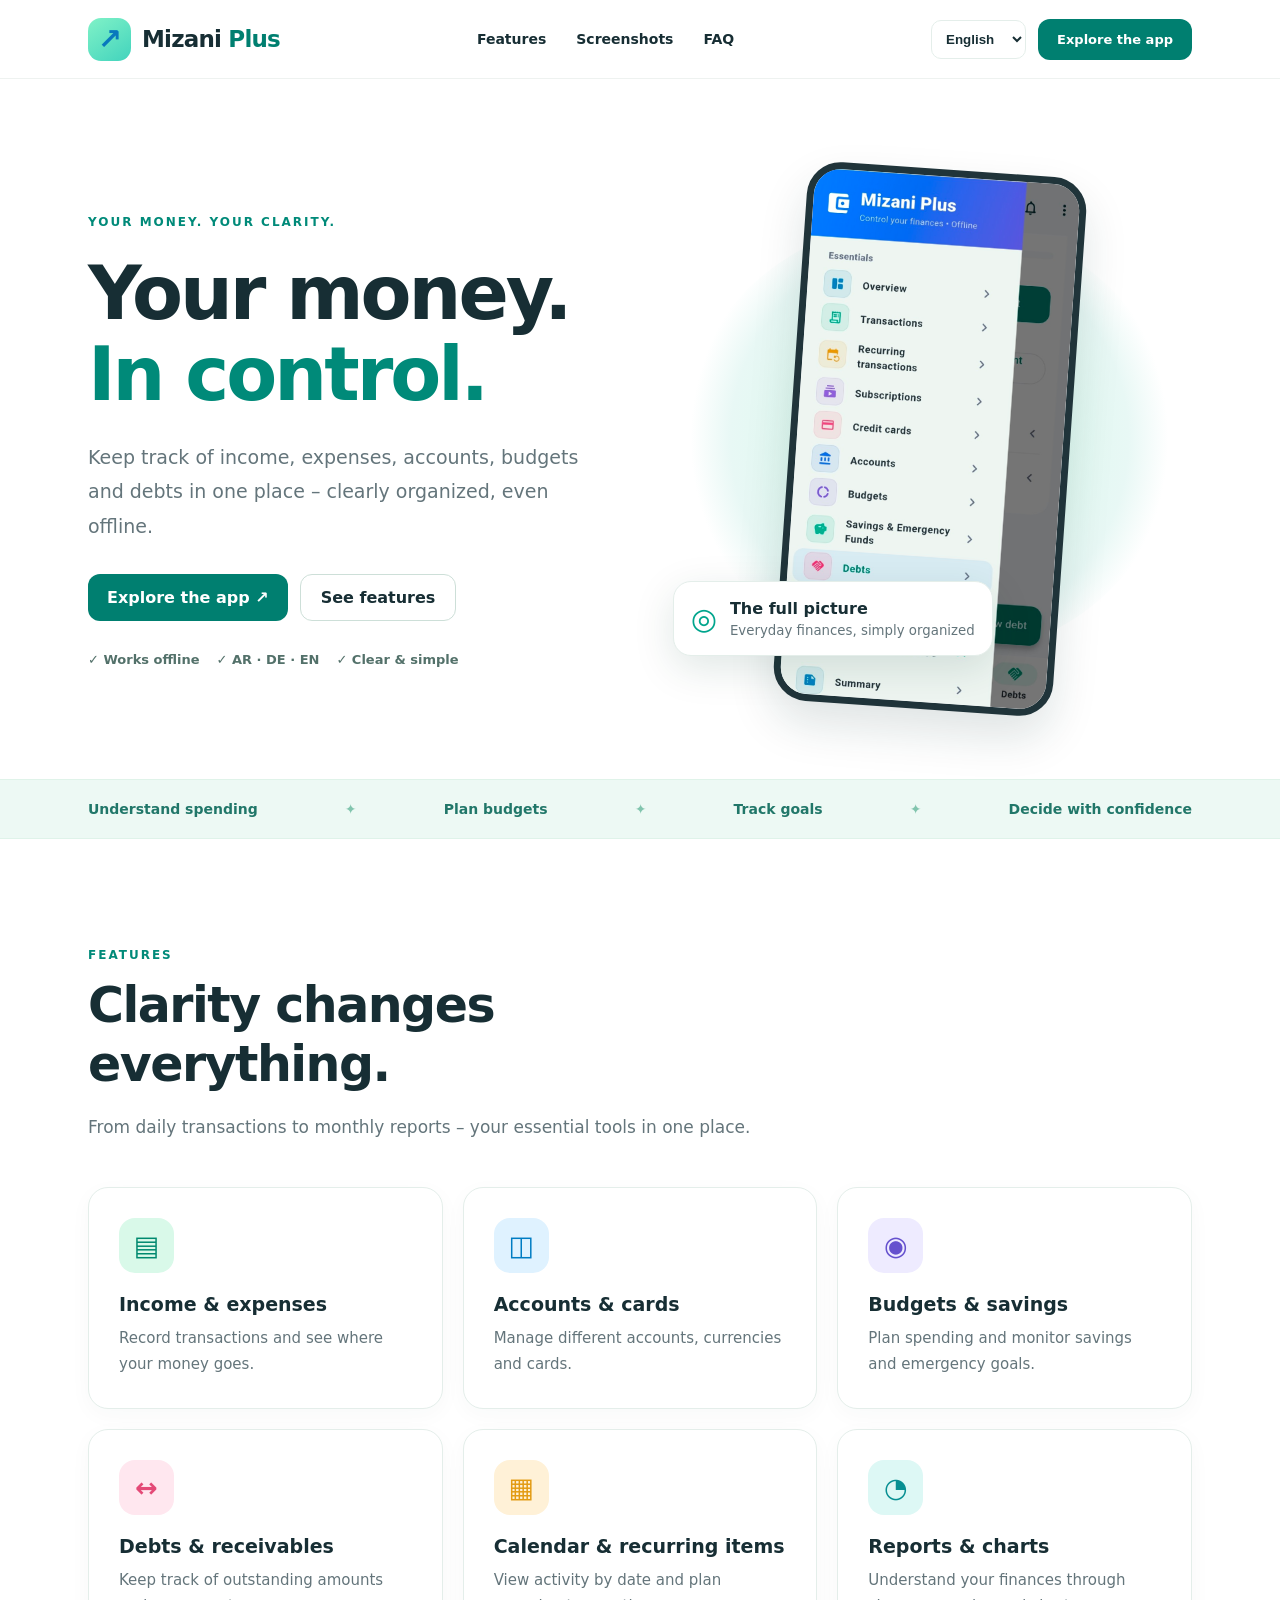
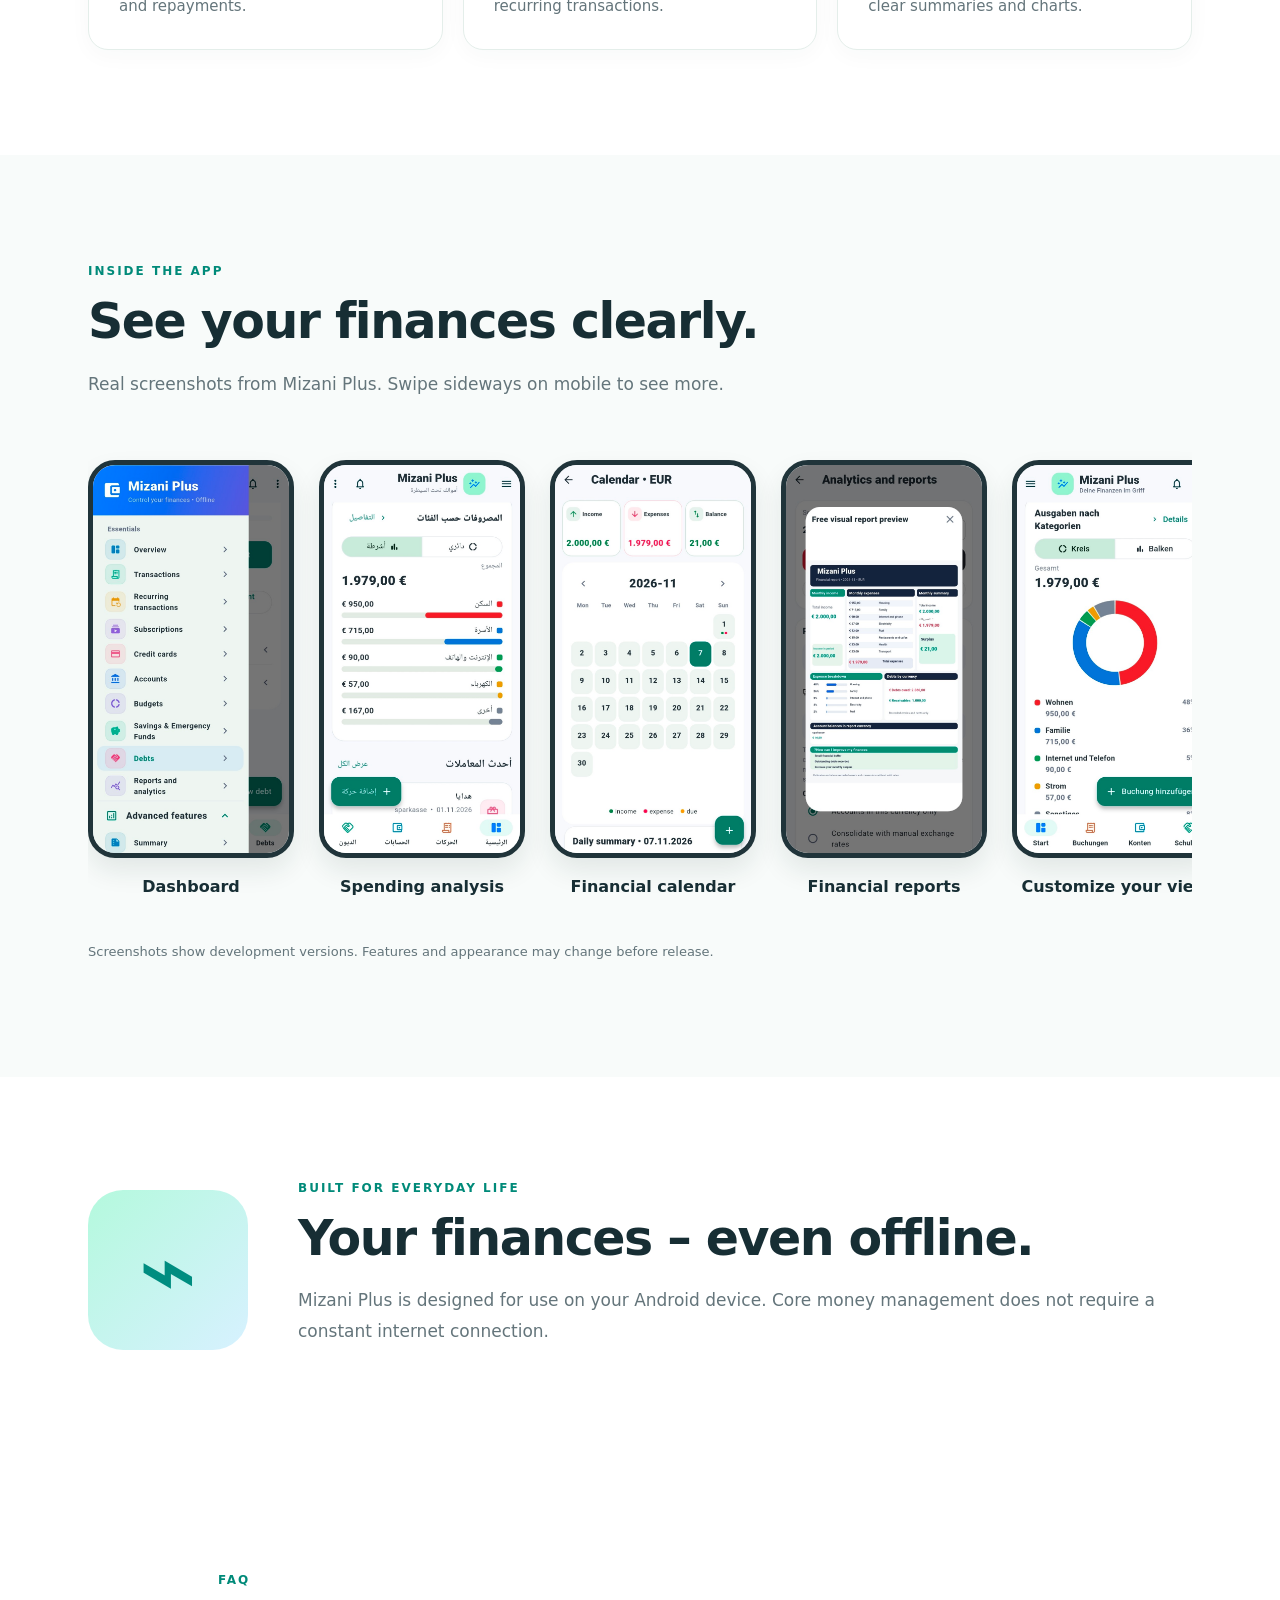
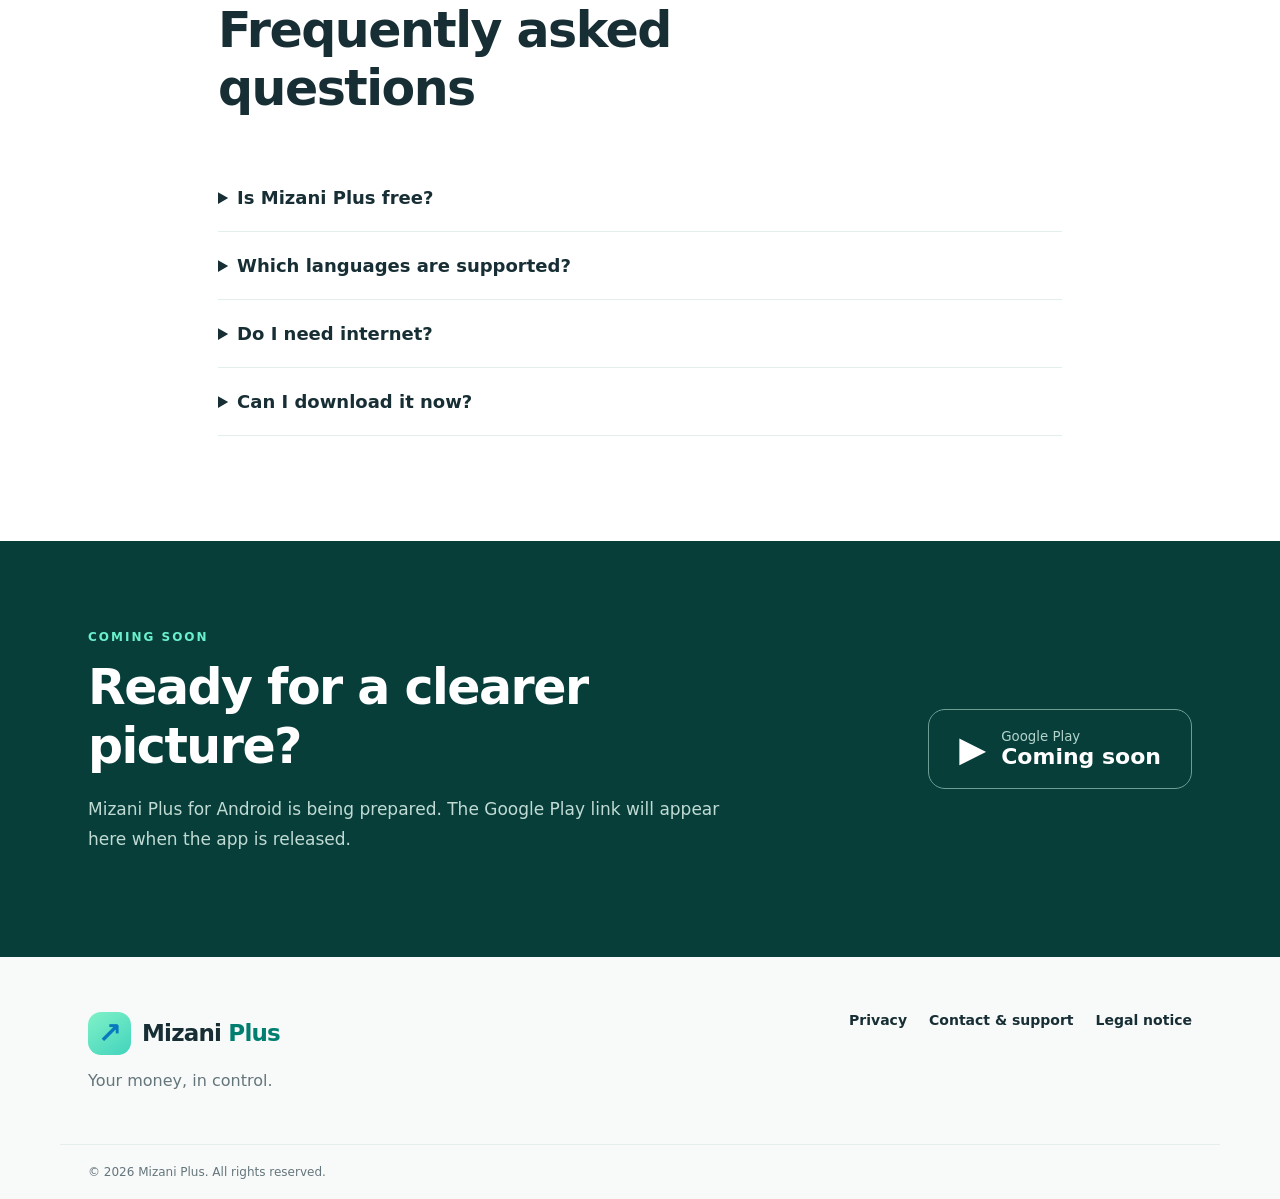
==== index.html @ 76388ab5 "Add files via upload" ====
<!doctype html><html lang="de"><head><meta charset="utf-8"><meta name="viewport" content="width=device-width,initial-scale=1"><meta name="theme-color" content="#087e70"><meta name="description" content="Mizani Plus – deine Finanzen im Griff. Ausgaben, Budgets, Konten und Berichte in einer App."><title>Mizani Plus – Deine Finanzen im Griff</title><link rel="icon" href="assets/favicon.svg" type="image/svg+xml"><link rel="stylesheet" href="styles.css"></head><body><header class="top"><div class="shell nav"><a href="#home" class="brand"><span class="logo">↗</span><span>Mizani <b>Plus</b></span></a><nav aria-label="Navigation"><a href="#features" data-i="navFeatures">Funktionen</a><a href="#screens" data-i="navScreens">Einblicke</a><a href="#faq">FAQ</a></nav><div class="right"><label class="sr" for="language">Language</label><select id="language" aria-label="Sprache"><option value="de">Deutsch</option><option value="en">English</option><option value="ar">العربية</option></select><a class="small-cta" href="#download" data-i="navDownload">App entdecken</a></div></div></header><main id="home"><section class="hero shell"><div class="hero-copy"><span class="eyebrow" data-i="eyebrow">DEIN GELD. DEIN ÜBERBLICK.</span><h1 data-i="heroTitle">Deine Finanzen.<br><em>Im Griff.</em></h1><p data-i="heroText">Behalte Einnahmen, Ausgaben, Konten, Budgets und Schulden an einem Ort im Blick – übersichtlich und auch offline.</p><div class="hero-actions"><a href="#screens" class="primary" data-i="explore">App kennenlernen <span aria-hidden="true">↗</span></a><a href="#features" class="secondary" data-i="seeFeatures">Funktionen ansehen</a></div><div class="hero-tags"><span>✓ <span data-i="offline">Offline nutzbar</span></span><span>✓ AR · DE · EN</span><span>✓ <span data-i="clear">Klar & übersichtlich</span></span></div></div><div class="hero-visual"><div class="glow"></div><div class="phone hero-phone"><img src="assets/dashboard.jpg" alt="Mizani Plus dashboard screenshot" loading="eager"></div><div class="float-card"><span class="float-icon">◎</span><div><strong data-i="floatTitle">Alles im Blick</strong><small data-i="floatText">Dein Finanzalltag, einfach organisiert</small></div></div></div></section><section class="band"><div class="shell band-inner"><span data-i="bandOne">Ausgaben verstehen</span><span class="dot">✦</span><span data-i="bandTwo">Budgets planen</span><span class="dot">✦</span><span data-i="bandThree">Ziele verfolgen</span><span class="dot">✦</span><span data-i="bandFour">Besser entscheiden</span></div></section><section id="features" class="section shell"><div class="section-head"><span class="eyebrow" data-i="featuresEyebrow">DIE FUNKTIONEN</span><h2 data-i="featuresTitle">Ein guter Überblick verändert alles.</h2><p data-i="featuresLead">Von der täglichen Buchung bis zur monatlichen Auswertung – die wichtigsten Werkzeuge an einem Ort.</p></div><div class="feature-grid"><article class="feature"><span class="feature-icon green">▤</span><h3 data-i="f1t">Einnahmen & Ausgaben</h3><p data-i="f1d">Erfasse Buchungen und erkenne, wohin dein Geld fließt.</p></article><article class="feature"><span class="feature-icon blue">◫</span><h3 data-i="f2t">Konten & Karten</h3><p data-i="f2d">Verwalte verschiedene Konten, Währungen und Karten.</p></article><article class="feature"><span class="feature-icon violet">◉</span><h3 data-i="f3t">Budgets & Sparziele</h3><p data-i="f3d">Plane Ausgaben und behalte Spar- und Notfallziele im Auge.</p></article><article class="feature"><span class="feature-icon rose">↔</span><h3 data-i="f4t">Schulden & Forderungen</h3><p data-i="f4d">Behalte offene Beträge und Rückzahlungen im Blick.</p></article><article class="feature"><span class="feature-icon orange">▦</span><h3 data-i="f5t">Kalender & Wiederholungen</h3><p data-i="f5d">Sieh finanzielle Aktivitäten nach Datum und plane wiederkehrende Buchungen.</p></article><article class="feature"><span class="feature-icon cyan">◔</span><h3 data-i="f6t">Berichte & Diagramme</h3><p data-i="f6d">Verstehe deine Finanzen mit übersichtlichen Auswertungen und Grafiken.</p></article></div></section><section id="screens" class="section showcase"><div class="shell"><div class="section-head"><span class="eyebrow" data-i="screensEyebrow">EIN BLICK IN DIE APP</span><h2 data-i="screensTitle">So sieht Kontrolle aus.</h2><p data-i="screensLead">Echte Screenshots aus Mizani Plus. Wische auf dem Handy seitlich, um mehr zu sehen.</p></div><div class="screen-grid"><figure><div class="phone"><img src="assets/dashboard.jpg" alt="Mizani Plus start page" loading="lazy"></div><figcaption data-i="s1">Startseite</figcaption></figure><figure><div class="phone"><img src="assets/charts.jpg" alt="Expense charts" loading="lazy"></div><figcaption data-i="s2">Ausgabenanalyse</figcaption></figure><figure><div class="phone"><img src="assets/calendar.jpg" alt="Financial calendar" loading="lazy"></div><figcaption data-i="s3">Finanzkalender</figcaption></figure><figure><div class="phone"><img src="assets/report.jpg" alt="Financial report" loading="lazy"></div><figcaption data-i="s4">Finanzberichte</figcaption></figure><figure><div class="phone"><img src="assets/customize.jpg" alt="Dashboard customization" loading="lazy"></div><figcaption data-i="s5">Individuelle Ansicht</figcaption></figure></div><p class="sample-note" data-i="sampleNote">Die Abbildungen zeigen Entwicklungsansichten. Funktionen und Darstellung können sich bis zur Veröffentlichung ändern.</p></div></section><section class="offline-section shell"><div class="offline-icon">⌁</div><div><span class="eyebrow" data-i="privacyEyebrow">FLEXIBEL IM ALLTAG</span><h2 data-i="offlineTitle">Deine Finanzen – auch ohne Internet.</h2><p data-i="offlineText">Mizani Plus ist für die Nutzung auf deinem Android-Gerät konzipiert. Für die grundlegende Finanzverwaltung ist keine ständige Internetverbindung erforderlich.</p></div></section><section id="faq" class="section shell faq"><div class="section-head"><span class="eyebrow">FAQ</span><h2 data-i="faqTitle">Häufige Fragen</h2></div><details><summary data-i="q1">Ist Mizani Plus kostenlos?</summary><p data-i="a1">Eine kostenlose Version ist vorgesehen. Zusätzliche Premium-Funktionen können angeboten werden; Details werden zur Veröffentlichung bekannt gegeben.</p></details><details><summary data-i="q2">Welche Sprachen werden unterstützt?</summary><p data-i="a2">Mizani Plus unterstützt Arabisch, Deutsch und Englisch.</p></details><details><summary data-i="q3">Brauche ich eine Internetverbindung?</summary><p data-i="a3">Die grundlegende Finanzverwaltung ist offline nutzbar. Einzelne Zusatzfunktionen können Internet benötigen.</p></details><details><summary data-i="q4">Kann ich die App schon herunterladen?</summary><p data-i="a4">Der öffentliche Download-Link wird hier ergänzt, sobald Mizani Plus auf Google Play verfügbar ist.</p></details></section><section id="download" class="download"><div class="shell download-inner"><div><span class="eyebrow" data-i="soon">BALD VERFÜGBAR</span><h2 data-i="downloadTitle">Bereit für mehr Überblick?</h2><p data-i="downloadText">Mizani Plus für Android befindet sich in Vorbereitung. Der Google-Play-Link erscheint hier, sobald die App veröffentlicht ist.</p></div><div class="coming"><span>▶</span><div><small>Google Play</small><strong data-i="coming">Demnächst</strong></div></div></div></section></main><footer class="footer"><div class="shell foot-inner"><div><a href="#home" class="brand"><span class="logo">↗</span><span>Mizani <b>Plus</b></span></a><p data-i="footerTag">Deine Finanzen im Griff.</p></div><div class="foot-links"><a href="privacy.html" data-i="privacy">Datenschutz</a><a href="support.html" data-i="support">Kontakt & Support</a><a href="legal.html" data-i="legal">Impressum</a></div></div><div class="shell copyright">© <span id="year">2026</span> Mizani Plus. <span data-i="rights">Alle Rechte vorbehalten.</span></div></footer><script src="script.js"></script></body></html>
---- styles.css ----
:root{--ink:#172e34;--muted:#64757b;--teal:#007f70;--mint:#dff9ef;--bg:#f8fbfa;--line:#e4eeea}*{box-sizing:border-box}html{scroll-behavior:smooth}body{margin:0;font-family:Inter,ui-sans-serif,system-ui,-apple-system,'Segoe UI',Arial,sans-serif;color:var(--ink);background:#fff}a{text-decoration:none;color:inherit}.shell{max-width:1160px;margin:auto;padding-inline:28px}.top{position:sticky;top:0;z-index:10;background:#ffffffed;backdrop-filter:blur(15px);border-bottom:1px solid #eef2f0}.nav{display:flex;align-items:center;justify-content:space-between;gap:24px;height:78px}.brand{display:inline-flex;align-items:center;gap:11px;font-size:23px;font-weight:800;letter-spacing:-.8px;white-space:nowrap}.brand b{color:var(--teal)}.logo{display:grid;place-items:center;background:linear-gradient(145deg,#80f2c7,#42d3bd);color:#0879bd;border-radius:13px;width:43px;height:43px;font-size:29px}.nav nav{display:flex;gap:30px;font-size:14px;font-weight:650}.nav nav a:hover,.foot-links a:hover{color:var(--teal)}.right{display:flex;align-items:center;gap:12px}select{border:1px solid var(--line);background:#fff;border-radius:10px;padding:10px;color:var(--ink);font-weight:600}.small-cta,.primary{background:var(--teal);color:white;border-radius:12px;padding:13px 19px;font-weight:700;display:inline-flex;gap:20px;align-items:center}.small-cta{font-size:13px}.hero{display:grid;grid-template-columns:1fr 1fr;gap:55px;align-items:center;min-height:665px;padding-block:75px 55px}.eyebrow{font-size:12px;letter-spacing:2px;color:#008a79;font-weight:850}.hero h1{font-size:clamp(49px,5.8vw,79px);line-height:1.09;letter-spacing:-3px;margin:24px 0}.hero h1 em{font-style:normal;color:#008a79}.hero-copy>p{font-size:19px;line-height:1.8;color:var(--muted);max-width:550px}.hero-actions{display:flex;flex-wrap:wrap;gap:12px;margin:31px 0}.secondary{border:1px solid #cddfd8;padding:13px 20px;border-radius:12px;font-weight:700}.hero-tags{display:flex;gap:17px;flex-wrap:wrap;color:#53716a;font-size:13px;font-weight:650}.hero-visual{position:relative;display:flex;align-items:center;justify-content:center;min-height:570px}.glow{position:absolute;width:94%;height:78%;background:radial-gradient(circle,#d1fae8,#e8f8f5 60%,transparent 72%);border-radius:50%}.phone{border:7px solid #20343a;border-radius:34px;background:#f4f7f9;overflow:hidden;box-shadow:0 22px 46px #0c373322}.phone img{display:block;width:100%;height:100%;object-fit:cover;object-position:top}.hero-phone{position:relative;width:280px;height:540px;transform:rotate(4deg)}.float-card{position:absolute;left:1%;bottom:12%;background:#fff;border:1px solid var(--line);border-radius:18px;box-shadow:0 12px 40px #003e3020;padding:17px;display:flex;gap:13px;align-items:center}.float-icon{font-size:30px;color:#00a58d}.float-card strong,.float-card small{display:block}.float-card small{color:var(--muted);margin-top:5px}.band{background:#edf9f4;border-block:1px solid #dff3e9}.band-inner{display:flex;justify-content:space-between;gap:15px;align-items:center;padding-block:21px;font-weight:700;color:#217769;font-size:14px}.dot{color:#82c5ae}.section{padding-block:105px}.section-head{max-width:690px;margin-bottom:45px}.section-head h2,.offline-section h2,.download h2{font-size:clamp(32px,4vw,49px);line-height:1.2;letter-spacing:-1.5px;margin:14px 0}.section-head p,.offline-section p,.download p{color:var(--muted);font-size:17px;line-height:1.8}.feature-grid{display:grid;grid-template-columns:repeat(3,1fr);gap:20px}.feature{border:1px solid var(--line);border-radius:20px;padding:30px;background:#fff;box-shadow:0 6px 22px #193b3108}.feature h3{font-size:19px;margin:20px 0 10px}.feature p{font-size:15px;line-height:1.75;color:var(--muted);margin:0}.feature-icon{width:55px;height:55px;display:grid;place-items:center;border-radius:16px;font-size:27px;font-weight:750}.green{background:#d9f9e9;color:#00896f}.blue{background:#dff2ff;color:#007cc3}.violet{background:#eeebff;color:#6551ce}.rose{background:#ffe7ef;color:#e44a77}.orange{background:#fff1d7;color:#e39b13}.cyan{background:#ddf8f5;color:#078f92}.showcase{background:var(--bg);overflow:hidden}.screen-grid{display:flex;gap:25px;overflow-x:auto;padding:15px 5px 35px;scroll-snap-type:x mandatory}.screen-grid figure{margin:0;flex:0 0 206px;scroll-snap-align:start;text-align:center}.screen-grid .phone{height:398px;border-width:5px;border-radius:27px;box-shadow:0 13px 26px #15332b18}.screen-grid figcaption{font-weight:750;margin-top:19px}.sample-note{font-size:13px;color:var(--muted)}.offline-section{display:flex;align-items:center;gap:50px;padding-block:100px}.offline-icon{flex:0 0 160px;height:160px;border-radius:35px;background:linear-gradient(135deg,#b4f9dd,#d7f1ff);display:grid;place-items:center;font-size:100px;color:#008d80}.faq{max-width:900px}.faq details{border-bottom:1px solid var(--line);padding:23px 0}.faq summary{cursor:pointer;font-size:18px;font-weight:750}.faq details p{color:var(--muted);line-height:1.75}.download{background:#083e3a;color:white;padding:85px 0}.download-inner{display:flex;align-items:center;justify-content:space-between;gap:40px}.download h2{max-width:610px}.download p{color:#c0dbd4;max-width:640px}.download .eyebrow{color:#6af1cc}.coming{display:flex;gap:15px;align-items:center;padding:19px 30px;border:1px solid #6d9e94;border-radius:17px;white-space:nowrap}.coming>span{font-size:35px}.coming small,.coming strong{display:block}.coming small{color:#b3d4cb}.coming strong{font-size:22px}.footer{background:#f8faf9;padding:55px 0 20px}.foot-inner{display:flex;justify-content:space-between;gap:30px}.foot-inner p{color:var(--muted)}.foot-links{display:flex;flex-wrap:wrap;gap:22px;font-weight:650;font-size:14px}.copyright{border-top:1px solid var(--line);margin-top:38px;padding-top:20px;font-size:12px;color:var(--muted)}.sr{position:absolute;width:1px;height:1px;overflow:hidden;clip:rect(0,0,0,0)}[dir=rtl] .hero h1{letter-spacing:0}[dir=rtl] .float-card{left:auto;right:1%}[dir=rtl] .hero-phone{transform:rotate(-4deg)}@media(max-width:900px){.nav nav{display:none}.hero{gap:10px}.hero-phone{width:235px;height:470px}.feature-grid{grid-template-columns:repeat(2,1fr)}.float-card{left:-5%}}@media(max-width:650px){.shell{padding-inline:20px}.nav{height:70px}.brand{font-size:20px}.logo{width:38px;height:38px}.small-cta{display:none}.hero{display:flex;flex-direction:column;text-align:center;padding-block:65px 30px}.hero h1{font-size:51px}.hero-copy>p{font-size:16px}.hero-actions,.hero-tags{justify-content:center}.hero-visual{min-height:500px;width:100%}.hero-phone{width:245px;height:465px}.float-card{left:0;bottom:8%}.band-inner{justify-content:center;flex-wrap:wrap}.band .dot{display:none}.section{padding-block:75px}.feature-grid{grid-template-columns:1fr}.offline-section{flex-direction:column;align-items:flex-start;gap:25px;padding-block:65px}.offline-icon{flex-basis:auto;width:110px;height:110px;font-size:70px}.download-inner,.foot-inner{flex-direction:column;align-items:flex-start}.screen-grid figure{flex-basis:185px}.screen-grid .phone{height:360px}}
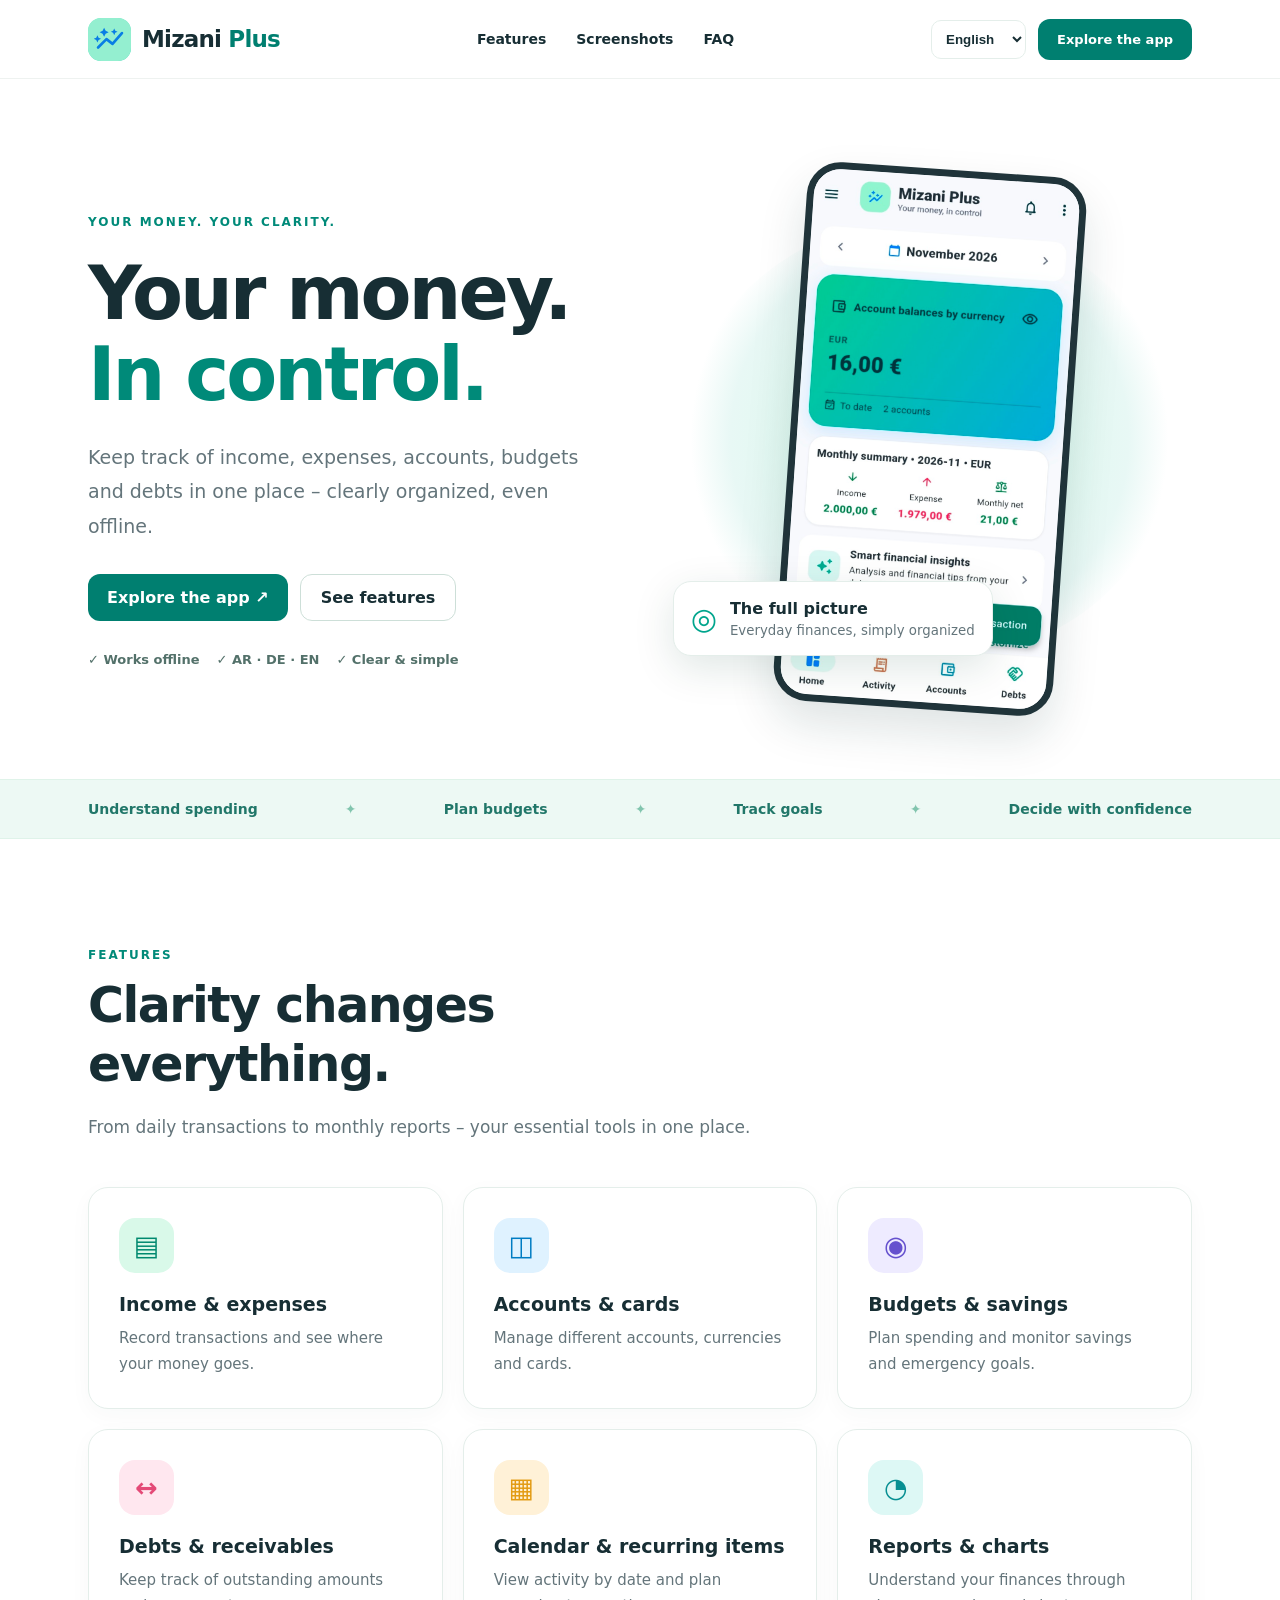
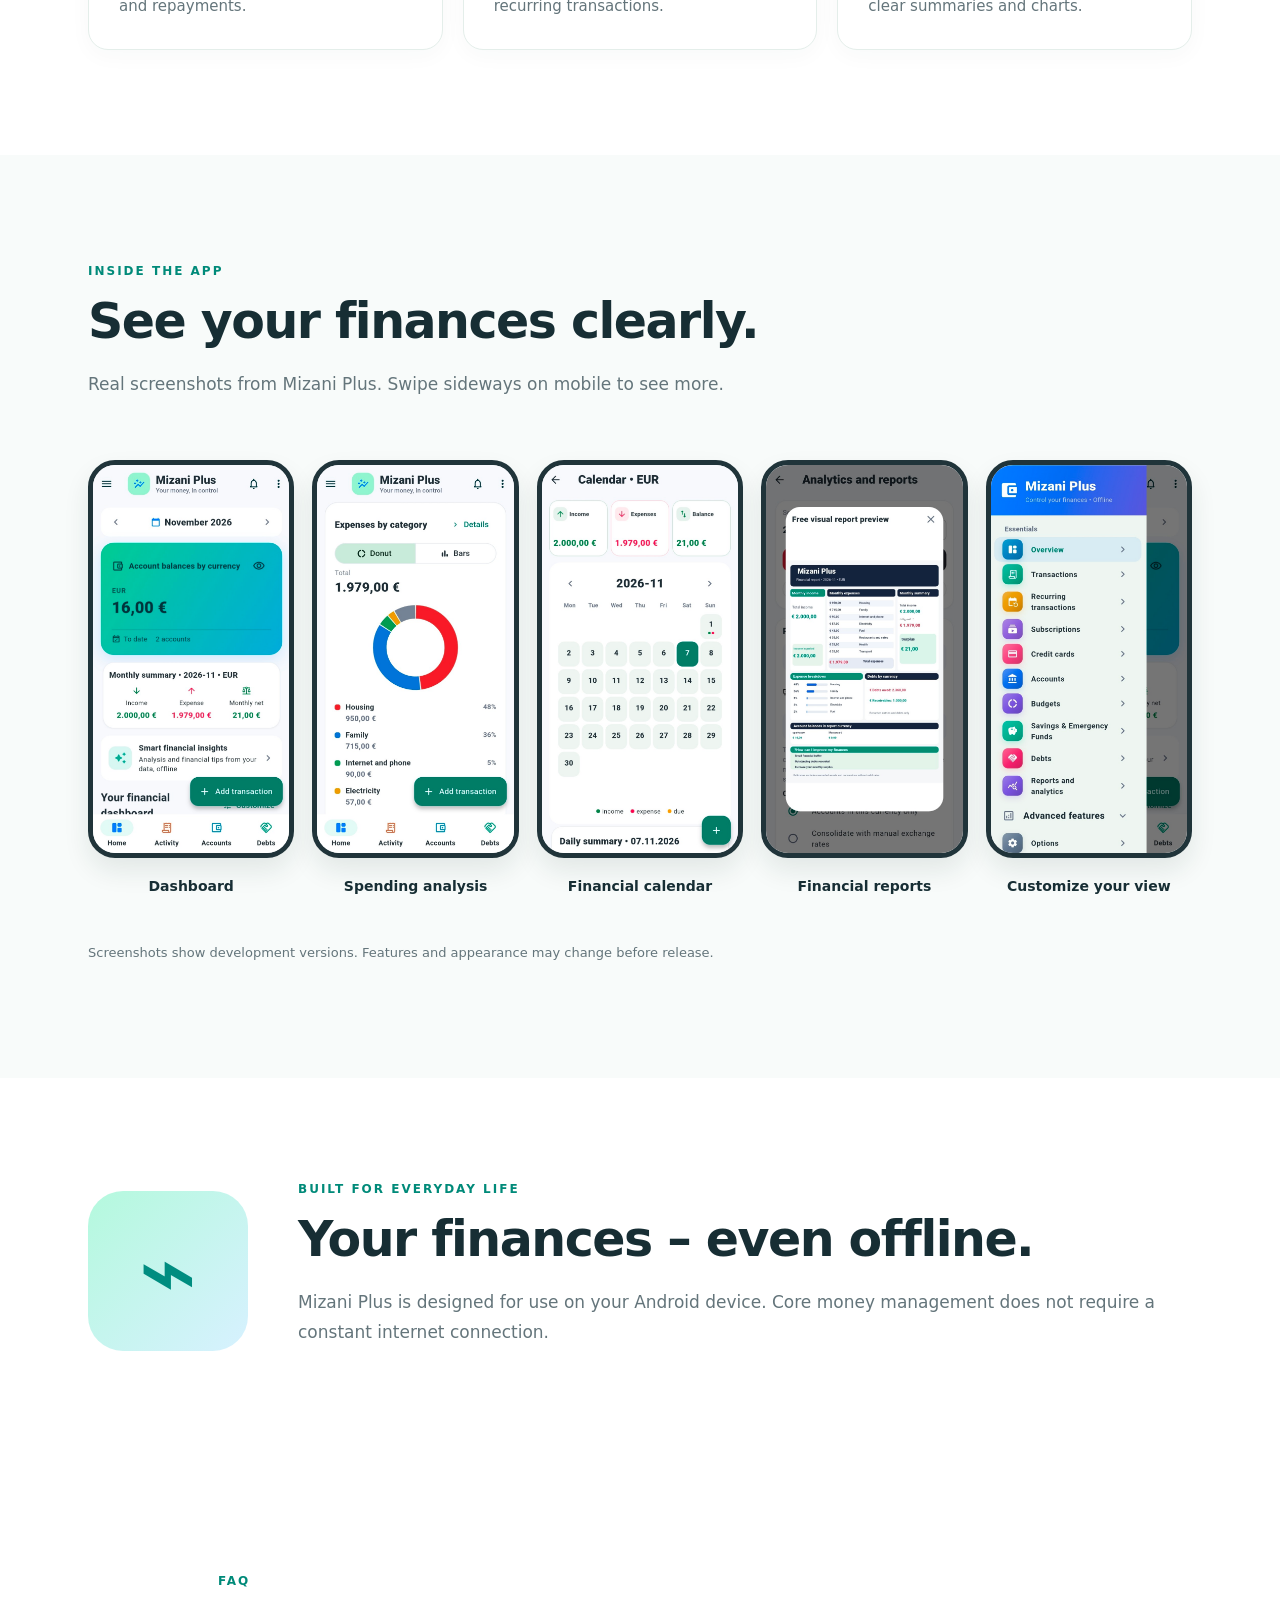
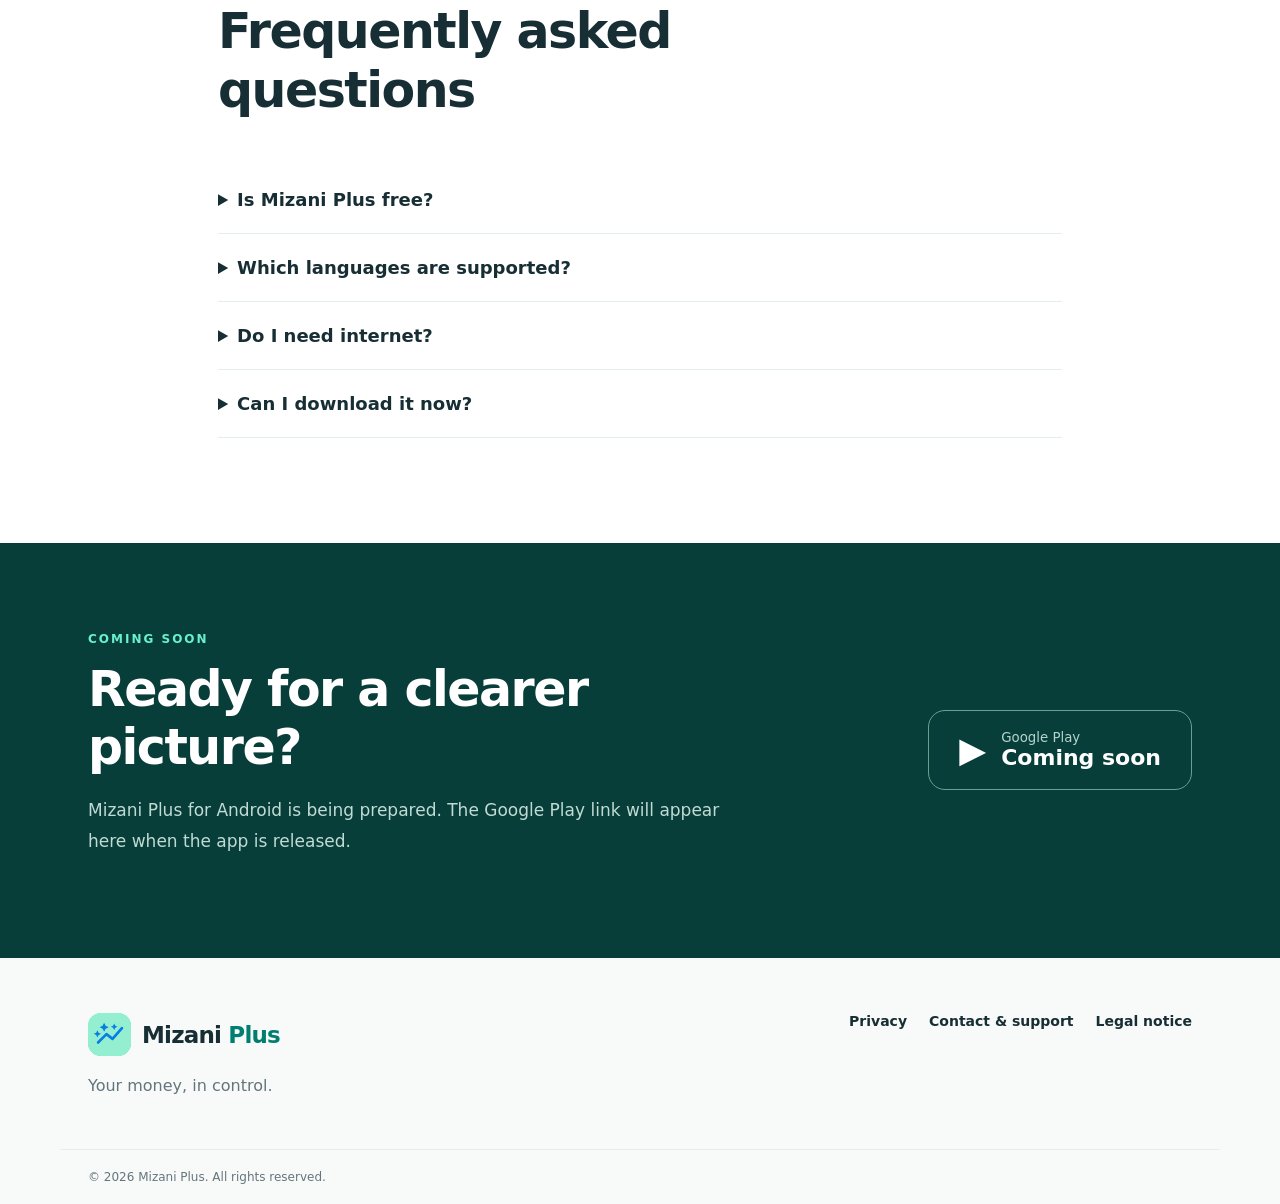
==== commit e1028cef: "brand: use official Mizani Plus icon in header and footer" ====
--- a/index.html
+++ b/index.html
@@ -1 +1 @@
-<!doctype html><html lang="de"><head><meta charset="utf-8"><meta name="viewport" content="width=device-width,initial-scale=1"><meta name="theme-color" content="#087e70"><meta name="description" content="Mizani Plus – deine Finanzen im Griff. Ausgaben, Budgets, Konten und Berichte in einer App."><title>Mizani Plus – Deine Finanzen im Griff</title><link rel="icon" href="assets/favicon.svg" type="image/svg+xml"><link rel="stylesheet" href="styles.css"></head><body><header class="top"><div class="shell nav"><a href="#home" class="brand"><span class="logo">↗</span><span>Mizani <b>Plus</b></span></a><nav aria-label="Navigation"><a href="#features" data-i="navFeatures">Funktionen</a><a href="#screens" data-i="navScreens">Einblicke</a><a href="#faq">FAQ</a></nav><div class="right"><label class="sr" for="language">Language</label><select id="language" aria-label="Sprache"><option value="de">Deutsch</option><option value="en">English</option><option value="ar">العربية</option></select><a class="small-cta" href="#download" data-i="navDownload">App entdecken</a></div></div></header><main id="home"><section class="hero shell"><div class="hero-copy"><span class="eyebrow" data-i="eyebrow">DEIN GELD. DEIN ÜBERBLICK.</span><h1 data-i="heroTitle">Deine Finanzen.<br><em>Im Griff.</em></h1><p data-i="heroText">Behalte Einnahmen, Ausgaben, Konten, Budgets und Schulden an einem Ort im Blick – übersichtlich und auch offline.</p><div class="hero-actions"><a href="#screens" class="primary" data-i="explore">App kennenlernen <span aria-hidden="true">↗</span></a><a href="#features" class="secondary" data-i="seeFeatures">Funktionen ansehen</a></div><div class="hero-tags"><span>✓ <span data-i="offline">Offline nutzbar</span></span><span>✓ AR · DE · EN</span><span>✓ <span data-i="clear">Klar & übersichtlich</span></span></div></div><div class="hero-visual"><div class="glow"></div><div class="phone hero-phone"><img src="assets/dashboard.jpg" alt="Mizani Plus dashboard screenshot" loading="eager"></div><div class="float-card"><span class="float-icon">◎</span><div><strong data-i="floatTitle">Alles im Blick</strong><small data-i="floatText">Dein Finanzalltag, einfach organisiert</small></div></div></div></section><section class="band"><div class="shell band-inner"><span data-i="bandOne">Ausgaben verstehen</span><span class="dot">✦</span><span data-i="bandTwo">Budgets planen</span><span class="dot">✦</span><span data-i="bandThree">Ziele verfolgen</span><span class="dot">✦</span><span data-i="bandFour">Besser entscheiden</span></div></section><section id="features" class="section shell"><div class="section-head"><span class="eyebrow" data-i="featuresEyebrow">DIE FUNKTIONEN</span><h2 data-i="featuresTitle">Ein guter Überblick verändert alles.</h2><p data-i="featuresLead">Von der täglichen Buchung bis zur monatlichen Auswertung – die wichtigsten Werkzeuge an einem Ort.</p></div><div class="feature-grid"><article class="feature"><span class="feature-icon green">▤</span><h3 data-i="f1t">Einnahmen & Ausgaben</h3><p data-i="f1d">Erfasse Buchungen und erkenne, wohin dein Geld fließt.</p></article><article class="feature"><span class="feature-icon blue">◫</span><h3 data-i="f2t">Konten & Karten</h3><p data-i="f2d">Verwalte verschiedene Konten, Währungen und Karten.</p></article><article class="feature"><span class="feature-icon violet">◉</span><h3 data-i="f3t">Budgets & Sparziele</h3><p data-i="f3d">Plane Ausgaben und behalte Spar- und Notfallziele im Auge.</p></article><article class="feature"><span class="feature-icon rose">↔</span><h3 data-i="f4t">Schulden & Forderungen</h3><p data-i="f4d">Behalte offene Beträge und Rückzahlungen im Blick.</p></article><article class="feature"><span class="feature-icon orange">▦</span><h3 data-i="f5t">Kalender & Wiederholungen</h3><p data-i="f5d">Sieh finanzielle Aktivitäten nach Datum und plane wiederkehrende Buchungen.</p></article><article class="feature"><span class="feature-icon cyan">◔</span><h3 data-i="f6t">Berichte & Diagramme</h3><p data-i="f6d">Verstehe deine Finanzen mit übersichtlichen Auswertungen und Grafiken.</p></article></div></section><section id="screens" class="section showcase"><div class="shell"><div class="section-head"><span class="eyebrow" data-i="screensEyebrow">EIN BLICK IN DIE APP</span><h2 data-i="screensTitle">So sieht Kontrolle aus.</h2><p data-i="screensLead">Echte Screenshots aus Mizani Plus. Wische auf dem Handy seitlich, um mehr zu sehen.</p></div><div class="screen-grid"><figure><div class="phone"><img src="assets/dashboard.jpg" alt="Mizani Plus start page" loading="lazy"></div><figcaption data-i="s1">Startseite</figcaption></figure><figure><div class="phone"><img src="assets/charts.jpg" alt="Expense charts" loading="lazy"></div><figcaption data-i="s2">Ausgabenanalyse</figcaption></figure><figure><div class="phone"><img src="assets/calendar.jpg" alt="Financial calendar" loading="lazy"></div><figcaption data-i="s3">Finanzkalender</figcaption></figure><figure><div class="phone"><img src="assets/report.jpg" alt="Financial report" loading="lazy"></div><figcaption data-i="s4">Finanzberichte</figcaption></figure><figure><div class="phone"><img src="assets/customize.jpg" alt="Dashboard customization" loading="lazy"></div><figcaption data-i="s5">Individuelle Ansicht</figcaption></figure></div><p class="sample-note" data-i="sampleNote">Die Abbildungen zeigen Entwicklungsansichten. Funktionen und Darstellung können sich bis zur Veröffentlichung ändern.</p></div></section><section class="offline-section shell"><div class="offline-icon">⌁</div><div><span class="eyebrow" data-i="privacyEyebrow">FLEXIBEL IM ALLTAG</span><h2 data-i="offlineTitle">Deine Finanzen – auch ohne Internet.</h2><p data-i="offlineText">Mizani Plus ist für die Nutzung auf deinem Android-Gerät konzipiert. Für die grundlegende Finanzverwaltung ist keine ständige Internetverbindung erforderlich.</p></div></section><section id="faq" class="section shell faq"><div class="section-head"><span class="eyebrow">FAQ</span><h2 data-i="faqTitle">Häufige Fragen</h2></div><details><summary data-i="q1">Ist Mizani Plus kostenlos?</summary><p data-i="a1">Eine kostenlose Version ist vorgesehen. Zusätzliche Premium-Funktionen können angeboten werden; Details werden zur Veröffentlichung bekannt gegeben.</p></details><details><summary data-i="q2">Welche Sprachen werden unterstützt?</summary><p data-i="a2">Mizani Plus unterstützt Arabisch, Deutsch und Englisch.</p></details><details><summary data-i="q3">Brauche ich eine Internetverbindung?</summary><p data-i="a3">Die grundlegende Finanzverwaltung ist offline nutzbar. Einzelne Zusatzfunktionen können Internet benötigen.</p></details><details><summary data-i="q4">Kann ich die App schon herunterladen?</summary><p data-i="a4">Der öffentliche Download-Link wird hier ergänzt, sobald Mizani Plus auf Google Play verfügbar ist.</p></details></section><section id="download" class="download"><div class="shell download-inner"><div><span class="eyebrow" data-i="soon">BALD VERFÜGBAR</span><h2 data-i="downloadTitle">Bereit für mehr Überblick?</h2><p data-i="downloadText">Mizani Plus für Android befindet sich in Vorbereitung. Der Google-Play-Link erscheint hier, sobald die App veröffentlicht ist.</p></div><div class="coming"><span>▶</span><div><small>Google Play</small><strong data-i="coming">Demnächst</strong></div></div></div></section></main><footer class="footer"><div class="shell foot-inner"><div><a href="#home" class="brand"><span class="logo">↗</span><span>Mizani <b>Plus</b></span></a><p data-i="footerTag">Deine Finanzen im Griff.</p></div><div class="foot-links"><a href="privacy.html" data-i="privacy">Datenschutz</a><a href="support.html" data-i="support">Kontakt & Support</a><a href="legal.html" data-i="legal">Impressum</a></div></div><div class="shell copyright">© <span id="year">2026</span> Mizani Plus. <span data-i="rights">Alle Rechte vorbehalten.</span></div></footer><script src="script.js"></script></body></html>
+<!doctype html><html lang="de"><head><meta charset="utf-8"><meta name="viewport" content="width=device-width,initial-scale=1"><meta name="theme-color" content="#087e70"><meta name="description" content="Mizani Plus – deine Finanzen im Griff. Ausgaben, Budgets, Konten und Berichte in einer App."><title>Mizani Plus – Deine Finanzen im Griff</title><link rel="icon" href="assets/favicon.svg" type="image/svg+xml"><link rel="stylesheet" href="styles.css"></head><body><header class="top"><div class="shell nav"><a href="#home" class="brand"><img class="logo" src="assets/favicon.svg" alt="" width="43" height="43"><span>Mizani <b>Plus</b></span></a><nav aria-label="Navigation"><a href="#features" data-i="navFeatures">Funktionen</a><a href="#screens" data-i="navScreens">Einblicke</a><a href="#faq">FAQ</a></nav><div class="right"><label class="sr" for="language">Language</label><select id="language" aria-label="Sprache"><option value="de">Deutsch</option><option value="en">English</option><option value="ar">العربية</option></select><a class="small-cta" href="#download" data-i="navDownload">App entdecken</a></div></div></header><main id="home"><section class="hero shell"><div class="hero-copy"><span class="eyebrow" data-i="eyebrow">DEIN GELD. DEIN ÜBERBLICK.</span><h1 data-i="heroTitle">Deine Finanzen.<br><em>Im Griff.</em></h1><p data-i="heroText">Behalte Einnahmen, Ausgaben, Konten, Budgets und Schulden an einem Ort im Blick – übersichtlich und auch offline.</p><div class="hero-actions"><a href="#screens" class="primary" data-i="explore">App kennenlernen <span aria-hidden="true">↗</span></a><a href="#features" class="secondary" data-i="seeFeatures">Funktionen ansehen</a></div><div class="hero-tags"><span>✓ <span data-i="offline">Offline nutzbar</span></span><span>✓ AR · DE · EN</span><span>✓ <span data-i="clear">Klar & übersichtlich</span></span></div></div><div class="hero-visual"><div class="glow"></div><div class="phone hero-phone"><img src="assets/dashboard.jpg" alt="Mizani Plus dashboard screenshot" loading="eager"></div><div class="float-card"><span class="float-icon">◎</span><div><strong data-i="floatTitle">Alles im Blick</strong><small data-i="floatText">Dein Finanzalltag, einfach organisiert</small></div></div></div></section><section class="band"><div class="shell band-inner"><span data-i="bandOne">Ausgaben verstehen</span><span class="dot">✦</span><span data-i="bandTwo">Budgets planen</span><span class="dot">✦</span><span data-i="bandThree">Ziele verfolgen</span><span class="dot">✦</span><span data-i="bandFour">Besser entscheiden</span></div></section><section id="features" class="section shell"><div class="section-head"><span class="eyebrow" data-i="featuresEyebrow">DIE FUNKTIONEN</span><h2 data-i="featuresTitle">Ein guter Überblick verändert alles.</h2><p data-i="featuresLead">Von der täglichen Buchung bis zur monatlichen Auswertung – die wichtigsten Werkzeuge an einem Ort.</p></div><div class="feature-grid"><article class="feature"><span class="feature-icon green">▤</span><h3 data-i="f1t">Einnahmen & Ausgaben</h3><p data-i="f1d">Erfasse Buchungen und erkenne, wohin dein Geld fließt.</p></article><article class="feature"><span class="feature-icon blue">◫</span><h3 data-i="f2t">Konten & Karten</h3><p data-i="f2d">Verwalte verschiedene Konten, Währungen und Karten.</p></article><article class="feature"><span class="feature-icon violet">◉</span><h3 data-i="f3t">Budgets & Sparziele</h3><p data-i="f3d">Plane Ausgaben und behalte Spar- und Notfallziele im Auge.</p></article><article class="feature"><span class="feature-icon rose">↔</span><h3 data-i="f4t">Schulden & Forderungen</h3><p data-i="f4d">Behalte offene Beträge und Rückzahlungen im Blick.</p></article><article class="feature"><span class="feature-icon orange">▦</span><h3 data-i="f5t">Kalender & Wiederholungen</h3><p data-i="f5d">Sieh finanzielle Aktivitäten nach Datum und plane wiederkehrende Buchungen.</p></article><article class="feature"><span class="feature-icon cyan">◔</span><h3 data-i="f6t">Berichte & Diagramme</h3><p data-i="f6d">Verstehe deine Finanzen mit übersichtlichen Auswertungen und Grafiken.</p></article></div></section><section id="screens" class="section showcase"><div class="shell"><div class="section-head"><span class="eyebrow" data-i="screensEyebrow">EIN BLICK IN DIE APP</span><h2 data-i="screensTitle">So sieht Kontrolle aus.</h2><p data-i="screensLead">Echte Screenshots aus Mizani Plus. Wische auf dem Handy seitlich, um mehr zu sehen.</p></div><div class="screen-grid"><figure><div class="phone"><img src="assets/dashboard.jpg" alt="Mizani Plus start page" loading="lazy"></div><figcaption data-i="s1">Startseite</figcaption></figure><figure><div class="phone"><img src="assets/charts.jpg" alt="Expense charts" loading="lazy"></div><figcaption data-i="s2">Ausgabenanalyse</figcaption></figure><figure><div class="phone"><img src="assets/calendar.jpg" alt="Financial calendar" loading="lazy"></div><figcaption data-i="s3">Finanzkalender</figcaption></figure><figure><div class="phone"><img src="assets/report.jpg" alt="Financial report" loading="lazy"></div><figcaption data-i="s4">Finanzberichte</figcaption></figure><figure><div class="phone"><img src="assets/customize.jpg" alt="Dashboard customization" loading="lazy"></div><figcaption data-i="s5">Individuelle Ansicht</figcaption></figure></div><p class="sample-note" data-i="sampleNote">Die Abbildungen zeigen Entwicklungsansichten. Funktionen und Darstellung können sich bis zur Veröffentlichung ändern.</p></div></section><section class="offline-section shell"><div class="offline-icon">⌁</div><div><span class="eyebrow" data-i="privacyEyebrow">FLEXIBEL IM ALLTAG</span><h2 data-i="offlineTitle">Deine Finanzen – auch ohne Internet.</h2><p data-i="offlineText">Mizani Plus ist für die Nutzung auf deinem Android-Gerät konzipiert. Für die grundlegende Finanzverwaltung ist keine ständige Internetverbindung erforderlich.</p></div></section><section id="faq" class="section shell faq"><div class="section-head"><span class="eyebrow">FAQ</span><h2 data-i="faqTitle">Häufige Fragen</h2></div><details><summary data-i="q1">Ist Mizani Plus kostenlos?</summary><p data-i="a1">Eine kostenlose Version ist vorgesehen. Zusätzliche Premium-Funktionen können angeboten werden; Details werden zur Veröffentlichung bekannt gegeben.</p></details><details><summary data-i="q2">Welche Sprachen werden unterstützt?</summary><p data-i="a2">Mizani Plus unterstützt Arabisch, Deutsch und Englisch.</p></details><details><summary data-i="q3">Brauche ich eine Internetverbindung?</summary><p data-i="a3">Die grundlegende Finanzverwaltung ist offline nutzbar. Einzelne Zusatzfunktionen können Internet benötigen.</p></details><details><summary data-i="q4">Kann ich die App schon herunterladen?</summary><p data-i="a4">Der öffentliche Download-Link wird hier ergänzt, sobald Mizani Plus auf Google Play verfügbar ist.</p></details></section><section id="download" class="download"><div class="shell download-inner"><div><span class="eyebrow" data-i="soon">BALD VERFÜGBAR</span><h2 data-i="downloadTitle">Bereit für mehr Überblick?</h2><p data-i="downloadText">Mizani Plus für Android befindet sich in Vorbereitung. Der Google-Play-Link erscheint hier, sobald die App veröffentlicht ist.</p></div><div class="coming"><span>▶</span><div><small>Google Play</small><strong data-i="coming">Demnächst</strong></div></div></div></section></main><footer class="footer"><div class="shell foot-inner"><div><a href="#home" class="brand"><img class="logo" src="assets/favicon.svg" alt="" width="43" height="43"><span>Mizani <b>Plus</b></span></a><p data-i="footerTag">Deine Finanzen im Griff.</p></div><div class="foot-links"><a href="privacy.html" data-i="privacy">Datenschutz</a><a href="support.html" data-i="support">Kontakt & Support</a><a href="legal.html" data-i="legal">Impressum</a></div></div><div class="shell copyright">© <span id="year">2026</span> Mizani Plus. <span data-i="rights">Alle Rechte vorbehalten.</span></div></footer><script src="script.js"></script></body></html>
--- a/styles.css
+++ b/styles.css
@@ -1 +1,50 @@
 :root{--ink:#172e34;--muted:#64757b;--teal:#007f70;--mint:#dff9ef;--bg:#f8fbfa;--line:#e4eeea}*{box-sizing:border-box}html{scroll-behavior:smooth}body{margin:0;font-family:Inter,ui-sans-serif,system-ui,-apple-system,'Segoe UI',Arial,sans-serif;color:var(--ink);background:#fff}a{text-decoration:none;color:inherit}.shell{max-width:1160px;margin:auto;padding-inline:28px}.top{position:sticky;top:0;z-index:10;background:#ffffffed;backdrop-filter:blur(15px);border-bottom:1px solid #eef2f0}.nav{display:flex;align-items:center;justify-content:space-between;gap:24px;height:78px}.brand{display:inline-flex;align-items:center;gap:11px;font-size:23px;font-weight:800;letter-spacing:-.8px;white-space:nowrap}.brand b{color:var(--teal)}.logo{display:grid;place-items:center;background:linear-gradient(145deg,#80f2c7,#42d3bd);color:#0879bd;border-radius:13px;width:43px;height:43px;font-size:29px}.nav nav{display:flex;gap:30px;font-size:14px;font-weight:650}.nav nav a:hover,.foot-links a:hover{color:var(--teal)}.right{display:flex;align-items:center;gap:12px}select{border:1px solid var(--line);background:#fff;border-radius:10px;padding:10px;color:var(--ink);font-weight:600}.small-cta,.primary{background:var(--teal);color:white;border-radius:12px;padding:13px 19px;font-weight:700;display:inline-flex;gap:20px;align-items:center}.small-cta{font-size:13px}.hero{display:grid;grid-template-columns:1fr 1fr;gap:55px;align-items:center;min-height:665px;padding-block:75px 55px}.eyebrow{font-size:12px;letter-spacing:2px;color:#008a79;font-weight:850}.hero h1{font-size:clamp(49px,5.8vw,79px);line-height:1.09;letter-spacing:-3px;margin:24px 0}.hero h1 em{font-style:normal;color:#008a79}.hero-copy>p{font-size:19px;line-height:1.8;color:var(--muted);max-width:550px}.hero-actions{display:flex;flex-wrap:wrap;gap:12px;margin:31px 0}.secondary{border:1px solid #cddfd8;padding:13px 20px;border-radius:12px;font-weight:700}.hero-tags{display:flex;gap:17px;flex-wrap:wrap;color:#53716a;font-size:13px;font-weight:650}.hero-visual{position:relative;display:flex;align-items:center;justify-content:center;min-height:570px}.glow{position:absolute;width:94%;height:78%;background:radial-gradient(circle,#d1fae8,#e8f8f5 60%,transparent 72%);border-radius:50%}.phone{border:7px solid #20343a;border-radius:34px;background:#f4f7f9;overflow:hidden;box-shadow:0 22px 46px #0c373322}.phone img{display:block;width:100%;height:100%;object-fit:cover;object-position:top}.hero-phone{position:relative;width:280px;height:540px;transform:rotate(4deg)}.float-card{position:absolute;left:1%;bottom:12%;background:#fff;border:1px solid var(--line);border-radius:18px;box-shadow:0 12px 40px #003e3020;padding:17px;display:flex;gap:13px;align-items:center}.float-icon{font-size:30px;color:#00a58d}.float-card strong,.float-card small{display:block}.float-card small{color:var(--muted);margin-top:5px}.band{background:#edf9f4;border-block:1px solid #dff3e9}.band-inner{display:flex;justify-content:space-between;gap:15px;align-items:center;padding-block:21px;font-weight:700;color:#217769;font-size:14px}.dot{color:#82c5ae}.section{padding-block:105px}.section-head{max-width:690px;margin-bottom:45px}.section-head h2,.offline-section h2,.download h2{font-size:clamp(32px,4vw,49px);line-height:1.2;letter-spacing:-1.5px;margin:14px 0}.section-head p,.offline-section p,.download p{color:var(--muted);font-size:17px;line-height:1.8}.feature-grid{display:grid;grid-template-columns:repeat(3,1fr);gap:20px}.feature{border:1px solid var(--line);border-radius:20px;padding:30px;background:#fff;box-shadow:0 6px 22px #193b3108}.feature h3{font-size:19px;margin:20px 0 10px}.feature p{font-size:15px;line-height:1.75;color:var(--muted);margin:0}.feature-icon{width:55px;height:55px;display:grid;place-items:center;border-radius:16px;font-size:27px;font-weight:750}.green{background:#d9f9e9;color:#00896f}.blue{background:#dff2ff;color:#007cc3}.violet{background:#eeebff;color:#6551ce}.rose{background:#ffe7ef;color:#e44a77}.orange{background:#fff1d7;color:#e39b13}.cyan{background:#ddf8f5;color:#078f92}.showcase{background:var(--bg);overflow:hidden}.screen-grid{display:flex;gap:25px;overflow-x:auto;padding:15px 5px 35px;scroll-snap-type:x mandatory}.screen-grid figure{margin:0;flex:0 0 206px;scroll-snap-align:start;text-align:center}.screen-grid .phone{height:398px;border-width:5px;border-radius:27px;box-shadow:0 13px 26px #15332b18}.screen-grid figcaption{font-weight:750;margin-top:19px}.sample-note{font-size:13px;color:var(--muted)}.offline-section{display:flex;align-items:center;gap:50px;padding-block:100px}.offline-icon{flex:0 0 160px;height:160px;border-radius:35px;background:linear-gradient(135deg,#b4f9dd,#d7f1ff);display:grid;place-items:center;font-size:100px;color:#008d80}.faq{max-width:900px}.faq details{border-bottom:1px solid var(--line);padding:23px 0}.faq summary{cursor:pointer;font-size:18px;font-weight:750}.faq details p{color:var(--muted);line-height:1.75}.download{background:#083e3a;color:white;padding:85px 0}.download-inner{display:flex;align-items:center;justify-content:space-between;gap:40px}.download h2{max-width:610px}.download p{color:#c0dbd4;max-width:640px}.download .eyebrow{color:#6af1cc}.coming{display:flex;gap:15px;align-items:center;padding:19px 30px;border:1px solid #6d9e94;border-radius:17px;white-space:nowrap}.coming>span{font-size:35px}.coming small,.coming strong{display:block}.coming small{color:#b3d4cb}.coming strong{font-size:22px}.footer{background:#f8faf9;padding:55px 0 20px}.foot-inner{display:flex;justify-content:space-between;gap:30px}.foot-inner p{color:var(--muted)}.foot-links{display:flex;flex-wrap:wrap;gap:22px;font-weight:650;font-size:14px}.copyright{border-top:1px solid var(--line);margin-top:38px;padding-top:20px;font-size:12px;color:var(--muted)}.sr{position:absolute;width:1px;height:1px;overflow:hidden;clip:rect(0,0,0,0)}[dir=rtl] .hero h1{letter-spacing:0}[dir=rtl] .float-card{left:auto;right:1%}[dir=rtl] .hero-phone{transform:rotate(-4deg)}@media(max-width:900px){.nav nav{display:none}.hero{gap:10px}.hero-phone{width:235px;height:470px}.feature-grid{grid-template-columns:repeat(2,1fr)}.float-card{left:-5%}}@media(max-width:650px){.shell{padding-inline:20px}.nav{height:70px}.brand{font-size:20px}.logo{width:38px;height:38px}.small-cta{display:none}.hero{display:flex;flex-direction:column;text-align:center;padding-block:65px 30px}.hero h1{font-size:51px}.hero-copy>p{font-size:16px}.hero-actions,.hero-tags{justify-content:center}.hero-visual{min-height:500px;width:100%}.hero-phone{width:245px;height:465px}.float-card{left:0;bottom:8%}.band-inner{justify-content:center;flex-wrap:wrap}.band .dot{display:none}.section{padding-block:75px}.feature-grid{grid-template-columns:1fr}.offline-section{flex-direction:column;align-items:flex-start;gap:25px;padding-block:65px}.offline-icon{flex-basis:auto;width:110px;height:110px;font-size:70px}.download-inner,.foot-inner{flex-direction:column;align-items:flex-start}.screen-grid figure{flex-basis:185px}.screen-grid .phone{height:360px}} 
+
+/* Responsive screenshot gallery: five columns on desktop, swipe on mobile */
+@media (min-width: 901px){.screen-grid{display:grid;grid-template-columns:repeat(5,minmax(0,1fr));gap:18px;overflow-x:visible;scroll-snap-type:none;padding:15px 0 35px}.screen-grid figure{min-width:0;flex:none}.screen-grid .phone{width:100%;height:auto;aspect-ratio:206/398}.screen-grid .phone img{object-fit:cover;object-position:top}.screen-grid figcaption{font-size:14px;line-height:1.4}}
+@media (max-width: 900px){.screen-grid{display:flex;overflow-x:auto;scroll-snap-type:x mandatory;-webkit-overflow-scrolling:touch;overscroll-behavior-inline:contain}.screen-grid figure{scroll-snap-align:start}}
+
+/* Mobile layout refinements — desktop styles remain unchanged. */
+@media (max-width:650px){
+  html{scroll-padding-top:82px}
+  .hero{min-height:0;gap:4px;padding-block:42px 18px}
+  .hero h1{font-size:clamp(37px,10.8vw,48px);line-height:1.16;margin:18px 0;letter-spacing:-1.5px}
+  [dir=rtl] .hero h1{letter-spacing:0}
+  .hero-copy>p{line-height:1.65}
+  .hero-actions{margin:22px 0}
+  .hero-visual{min-height:425px}
+  .hero-phone{width:218px;height:408px}
+  .float-card{bottom:5%;padding:12px;max-width:88%;gap:9px}
+  .float-icon{font-size:24px}
+  .band-inner{padding-block:17px;gap:12px}
+  .section{padding-block:48px}
+  .section-head{margin-bottom:25px}
+  .section-head h2,.offline-section h2,.download h2{font-size:clamp(29px,8vw,38px);line-height:1.3;letter-spacing:-.6px}
+  [dir=rtl] .section-head h2,[dir=rtl] .offline-section h2,[dir=rtl] .download h2{letter-spacing:0}
+  .section-head p,.offline-section p,.download p{font-size:16px;line-height:1.65}
+  .feature-grid{gap:14px}
+  .feature{padding:22px;border-radius:18px}
+  .feature-icon{width:49px;height:49px;font-size:24px}
+  .feature h3{margin:14px 0 7px;font-size:18px}
+  .feature p{font-size:15px;line-height:1.6}
+  .screen-grid{gap:16px;padding:10px 0 22px;scroll-padding-inline:4px;scroll-snap-type:x proximity;touch-action:pan-x pan-y}
+  .screen-grid figure{flex:0 0 min(65vw,235px);scroll-snap-align:center;min-width:0}
+  .screen-grid .phone{width:100%;height:auto;aspect-ratio:206/398}
+  .screen-grid .phone img{object-fit:contain;object-position:top;background:#f4f7f9}
+  .screen-grid figcaption{margin-top:12px;font-size:15px}
+  .sample-note{line-height:1.65}
+  .offline-section{gap:16px;padding-block:48px}
+  .offline-icon{width:88px;height:88px;font-size:54px;border-radius:24px}
+  .faq details{padding:17px 0}
+  .faq summary{font-size:17px;line-height:1.5;list-style:none;display:flex;align-items:center;justify-content:space-between;gap:12px}
+  .faq summary::-webkit-details-marker{display:none}
+  .faq summary::after{content:"+";font-size:23px;font-weight:500;flex:none;color:var(--teal)}
+  .faq details[open] summary::after{content:"−"}
+  .faq details p{font-size:15px;line-height:1.7;margin:12px 0 4px}
+  .download{padding:52px 0}
+  .download-inner{gap:22px}
+  .coming{padding:15px 22px}
+  .footer{padding-top:38px}
+  .foot-inner{gap:22px}
+  .foot-links{gap:16px}
+}
